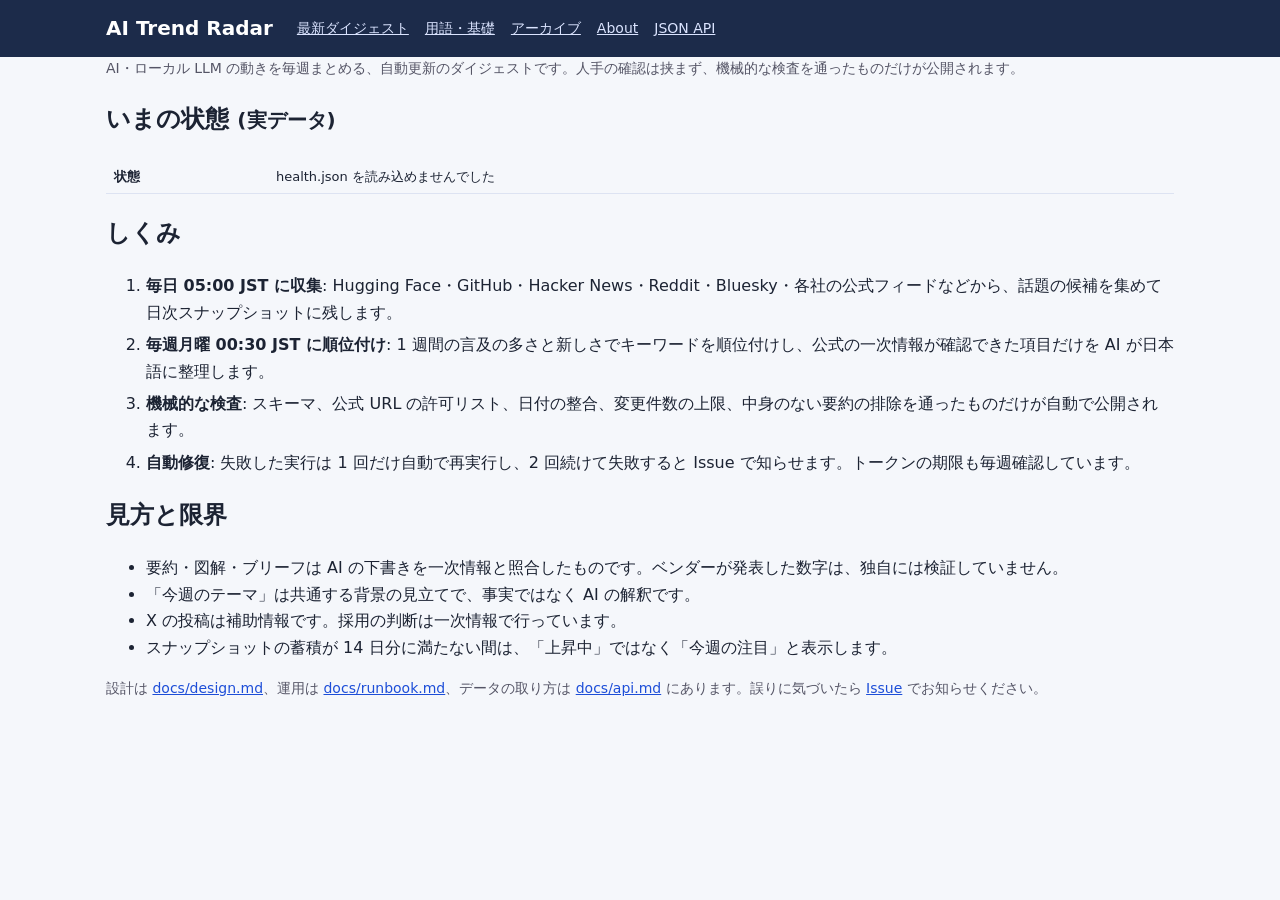
==== site/about.html @ 5759f464 "Add About page with live pipeline state and a compact status bar" ====
<!doctype html>
<html lang="ja">
<head>
<meta charset="utf-8">
<meta name="viewport" content="width=device-width, initial-scale=1">
<title>About - AI Trend Radar</title>
<link rel="stylesheet" href="style.css">
</head>
<body>
<header class="site-header"><div class="wrap">
  <a class="brand" href="index.html">AI Trend Radar</a>
  <nav aria-label="メニュー"><a href="index.html">最新ダイジェスト</a><a href="glossary.html">用語・基礎</a><a href="archive.html">アーカイブ</a><a href="about.html" aria-current="page">About</a><a href="api/v1/index.json">JSON API</a></nav>
</div></header>
<main class="wrap">
  <p class="lead">AI・ローカル LLM の動きを毎週まとめる、自動更新のダイジェストです。人手の確認は挟まず、機械的な検査を通ったものだけが公開されます。</p>
  <h2>いまの状態 <small>(実データ)</small></h2>
  <table class="cand" id="state"><tbody><tr><td>読み込み中…</td></tr></tbody></table>
  <h2>しくみ</h2>
  <ol class="how">
    <li><b>毎日 05:00 JST に収集</b>: Hugging Face・GitHub・Hacker News・Reddit・Bluesky・各社の公式フィードなどから、話題の候補を集めて日次スナップショットに残します。</li>
    <li><b>毎週月曜 00:30 JST に順位付け</b>: 1 週間の言及の多さと新しさでキーワードを順位付けし、公式の一次情報が確認できた項目だけを AI が日本語に整理します。</li>
    <li><b>機械的な検査</b>: スキーマ、公式 URL の許可リスト、日付の整合、変更件数の上限、中身のない要約の排除を通ったものだけが自動で公開されます。</li>
    <li><b>自動修復</b>: 失敗した実行は 1 回だけ自動で再実行し、2 回続けて失敗すると Issue で知らせます。トークンの期限も毎週確認しています。</li>
  </ol>
  <h2>見方と限界</h2>
  <ul>
    <li>要約・図解・ブリーフは AI の下書きを一次情報と照合したものです。ベンダーが発表した数字は、独自には検証していません。</li>
    <li>「今週のテーマ」は共通する背景の見立てで、事実ではなく AI の解釈です。</li>
    <li>X の投稿は補助情報です。採用の判断は一次情報で行っています。</li>
    <li>スナップショットの蓄積が 14 日分に満たない間は、「上昇中」ではなく「今週の注目」と表示します。</li>
  </ul>
  <p class="lead">設計は <a href="https://github.com/aktsmm/ai-trend-radar/blob/master/docs/design.md">docs/design.md</a>、運用は <a href="https://github.com/aktsmm/ai-trend-radar/blob/master/docs/runbook.md">docs/runbook.md</a>、データの取り方は <a href="https://github.com/aktsmm/ai-trend-radar/blob/master/docs/api.md">docs/api.md</a> にあります。誤りに気づいたら <a href="https://github.com/aktsmm/ai-trend-radar/issues">Issue</a> でお知らせください。</p>
</main>
<script>
  const esc = s => String(s).replace(/[&<>"]/g, c => ({"&":"&amp;","<":"&lt;",">":"&gt;",'"':"&quot;"}[c]));
  const j = u => fetch(u, { signal: AbortSignal.timeout(5000) }).then(r => { if (!r.ok) throw new Error(u); return r.json(); });
  const ago = iso => { const h = (Date.now() - Date.parse(iso)) / 3600000; return h < 48 ? `${Math.round(h)} 時間前` : `${Math.round(h / 24)} 日前`; };
  const rows = [];
  const row = (k, v) => rows.push(`<tr><th>${esc(k)}</th><td>${v}</td></tr>`);
  Promise.allSettled([j("api/v1/health.json"), j("api/v1/index.json"), j("api/v1/glossary.json"),
    j("https://api.github.com/repos/aktsmm/ai-trend-radar/actions/runs?per_page=30&status=completed")]).then(([h, ix, g, runs]) => {
    if (h.status === "fulfilled") {
      const d = h.value;
      row("最新の週", `${esc(d.week)}(${esc(d.window.from)} 〜 ${esc(d.window.to)})`);
      row("最終データ更新", `${esc(d.data_at.slice(0, 16).replace("T", " "))} UTC(${ago(d.data_at)})`);
      row("掲載 / 観測候補", `${d.published} 件 / ${d.candidates} 件`);
      row("収集元の取得", `${d.sources.ok} / ${d.sources.total}` + (d.sources.failed.length ? `(取得できなかった: ${esc(d.sources.failed.join(", "))})` : ""));
      row("蓄積", d.baseline && d.baseline.is_baseline ? `${d.baseline.snapshots} 日分(14 日未満のため「今週の注目」表示)` : "14 日分以上");
    } else row("状態", "health.json を読み込めませんでした");
    if (ix.status === "fulfilled") row("アーカイブ", `${ix.value.weeks.length} 週分`);
    if (g.status === "fulfilled") row("用語集", `${g.value.items.length} 語`);
    if (runs.status === "fulfilled") {
      const last = {};
      for (const r of runs.value.workflow_runs) if (!last[r.name]) last[r.name] = r;
      const show = [["radar", "収集・順位付け"], ["pages", "サイト公開"], ["AI Trend Radar — weekly brief drafting", "週次の下書き(digest)"]];
      for (const [n, label] of show) if (last[n]) row(`直近の実行: ${label}`, `${last[n].conclusion === "success" ? "成功" : esc(last[n].conclusion || "")}(${ago(last[n].updated_at)})`);
    }
    document.querySelector("#state tbody").innerHTML = rows.join("");
  });
</script>
</body>
</html>
---- site/style.css ----
:root{--navy:#1c2b4a;--blue:#2f5fd0;--ink:#1c2333;--muted:#556;--line:#dde3f2}
  *{box-sizing:border-box}
  body{font-family:system-ui,"Yu Gothic UI","Noto Sans JP",sans-serif;margin:0;background:#f5f7fb;color:var(--ink);line-height:1.65}
  a{color:#1d4ed8} a:focus-visible,button:focus-visible,input:focus-visible,summary:focus-visible{outline:3px solid #fca311;outline-offset:2px}
  .site-header{background:var(--navy);color:#fff}
  .wrap{max-width:1100px;margin:0 auto;padding:0 16px}
  .site-header .wrap{display:flex;flex-wrap:wrap;gap:6px 24px;align-items:center;padding-top:12px;padding-bottom:12px}
  .brand{font-weight:800;font-size:20px;color:#fff;text-decoration:none}
  nav a{color:#dbe4ff;margin-right:16px;font-size:14px}
  .period{width:100%;font-size:12px;opacity:.85}
  main{padding-top:16px;padding-bottom:32px}
  .lead{font-size:14px;color:var(--muted);margin:0 0 12px}
  .controls{display:flex;flex-wrap:wrap;gap:8px 12px;align-items:center;margin-bottom:12px}
  .controls input[type=search]{padding:6px 12px;border:1px solid #9aa7c0;border-radius:16px;min-width:220px;font:inherit}
  .chips button{border:1px solid #9aa7c0;background:#fff;border-radius:16px;padding:4px 12px;margin:0 4px 4px 0;cursor:pointer;font:inherit;font-size:13px}
  .chips button[aria-pressed=true]{background:var(--blue);color:#fff;border-color:var(--blue)}
  label.tgl{font-size:13px;color:var(--muted)}
  details.guide{background:#fff;border-radius:10px;padding:10px 16px;margin:0 0 12px;box-shadow:0 1px 3px #0002;font-size:13px}
  details.guide summary{cursor:pointer;font-weight:700;font-size:14px}
  details.guide dl{margin:8px 0 0;display:grid;grid-template-columns:auto 1fr;gap:4px 14px}
  details.guide dt{font-weight:700;white-space:nowrap} details.guide dd{margin:0;color:#334}
  .card{background:#fff;border-radius:10px;padding:16px 20px;margin:14px 0;box-shadow:0 1px 3px #0002}
  .kicker{font-size:14px;line-height:1.8;padding-right:90px} .kicker strong{font-size:15px}
  .card h2{margin:2px 0 0;font-size:24px;line-height:1.35;font-weight:800;color:#14213d}
  .rank{display:inline-block;min-width:28px;color:var(--blue)}
  .tag{display:inline-block;font-size:11px;padding:1px 8px;border-radius:10px;background:#e3eaff;color:#2a45a0;margin-left:6px;vertical-align:middle;font-weight:400}
  .score{float:right;font-weight:600} .score small{font-weight:400;color:#667}
  .badge{font-size:11px;padding:1px 8px;border-radius:10px;margin-left:6px;font-weight:600;vertical-align:middle;white-space:nowrap}
  .badge.ok{background:#d9f2e3;color:#157347} .badge.part{background:#fff0d1;color:#8a5a00} .badge.no{background:#fde2e4;color:#b02a37} .badge.link{background:#e8f0ff;color:#1d4ed8}
  .sub{font-size:12px;color:#667;margin:2px 0 8px}
  .summary p{margin:2px 0;font-size:15px}
  .why{font-size:13px;color:#445;background:#f0f4ff;border-radius:6px;padding:6px 10px;margin:8px 0}
  .cols{display:grid;grid-template-columns:repeat(auto-fit,minmax(240px,1fr));gap:10px;margin:10px 0}
  .box{border:1px solid var(--line);border-radius:8px;padding:8px 12px;font-size:13px}
  .box h3{margin:0 0 4px;font-size:13px;color:#2a45a0} .box ul{margin:0;padding-left:18px}
  .box.warn{background:#fffaf0;border-color:#f0dcae} .box.warn h3{color:#8a5a00}
  .row{display:flex;gap:16px;flex-wrap:wrap;align-items:flex-start}
  .info{flex:none;width:min(100%,420px);border:1px solid #cfd8ee;border-radius:8px;padding:0;background:none;cursor:zoom-in;display:block}
  .info img{display:block;width:100%;height:auto;border-radius:8px}
  .side{flex:1;min-width:260px;font-size:13px}
  .side h3{margin:8px 0 2px;font-size:13px} .side h3 small{font-weight:400;color:#667}
  .side ul{margin:0;padding-left:18px} .side li{word-break:break-all}
  .dl{display:flex;flex-wrap:wrap;gap:8px;margin:6px 0}
  .dl a{display:inline-block;padding:4px 12px;border:1px solid var(--blue);border-radius:16px;text-decoration:none;font-size:13px;font-weight:600;background:#fff}
  .dl a:hover{background:#eef3ff}
  .auto{font-size:13px;color:var(--muted);border-left:3px solid #c9d2e8;padding-left:10px;margin:8px 0}
  table.cand{width:100%;border-collapse:collapse;font-size:13px} table.cand th,table.cand td{border-bottom:1px solid var(--line);padding:6px 8px;text-align:left;vertical-align:top}
  section.cands{background:#fff;border-radius:10px;padding:12px 16px;margin:14px 0;box-shadow:0 1px 3px #0002}
  section.cands h2{margin:0 0 4px;font-size:16px}
  .empty{padding:24px;text-align:center;color:var(--muted)}
  .stale{background:#fff0d1;border:1px solid #f0dcae;border-radius:8px;padding:8px 12px;color:#8a5a00;font-size:13px}
.themes{background:#fff;border-radius:10px;padding:12px 16px;margin:0 0 14px;box-shadow:0 1px 3px #0002}
.themes h2{margin:0 0 4px;font-size:18px} .themes h2 small{font-weight:400;color:#667;font-size:12px}
.theme{border-top:1px solid var(--line);padding:10px 0;font-size:14px} .theme h3{margin:0 0 4px;font-size:16px;color:#14213d}
.theme .conf{font-size:11px;padding:1px 8px;border-radius:10px;background:#eef1f8;color:#445;margin-left:6px;font-weight:400}
.theme ul{margin:4px 0;padding-left:18px} .theme .bg{background:#f0f4ff;border-radius:6px;padding:6px 10px;margin:6px 0}
.info.wide{width:100%;max-width:760px;margin:6px 0 10px}
.theme details.ev summary{cursor:pointer;font-size:12px;color:#1d4ed8} .theme .chips .src{font-size:12px;color:#556;margin-left:6px}
.theme .chips a{display:inline-block;margin:2px 6px 2px 0;font-size:12px}
.demo-nav{background:#eef1f8;font-size:12px;padding:4px 0} .demo-nav a{margin-right:12px}
footer.site-footer{font-size:12px;color:var(--muted);padding-bottom:32px} footer h2{font-size:14px;margin:16px 0 4px;color:var(--ink)}
  dialog{border:0;border-radius:10px;padding:0;max-width:96vw;background:#000}
  dialog::backdrop{background:#000b}
  dialog img{display:block;max-width:96vw;max-height:88vh}
  dialog button{position:absolute;top:6px;right:6px;border:0;border-radius:14px;padding:4px 14px;font:inherit;cursor:pointer;background:#fff}
  @media (max-width:640px){.score{float:none;display:block}.card{padding:12px}details.guide dl{grid-template-columns:1fr}.controls input[type=search]{width:100%}}

.card .sel{display:block;font-size:12px;color:#445;margin:0 0 4px} .card .sel input{margin-right:4px}
.controls select{padding:5px 10px;border:1px solid #9aa7c0;border-radius:16px;background:#fff;font:inherit;font-size:13px}
.dlgroup button.primary{background:#fca311;border-color:#fca311;font-weight:700} .dlbar button:disabled{opacity:.45;cursor:not-allowed}

.dlgroup{display:inline-flex;flex-wrap:wrap;gap:6px;align-items:center;font-size:13px;margin-left:auto}
.dlgroup button{border:1px solid #9aa7c0;background:#fff;border-radius:16px;padding:4px 12px;cursor:pointer;font:inherit;font-size:13px}
.dlgroup button.primary{background:#fca311;border-color:#fca311;font-weight:700} .dlgroup button:disabled{opacity:.45;cursor:not-allowed}

.card h2 a.tl{color:inherit;text-decoration:none}.card h2 a.tl:hover{text-decoration:underline}
.statusbar{font-size:13px;color:var(--muted);background:#fff;border:1px solid var(--line);border-radius:8px;padding:6px 12px;margin:0 0 12px}.statusbar b{color:var(--ink)}.statusbar .ng{color:#b3261e}ol.how li{margin:6px 0}
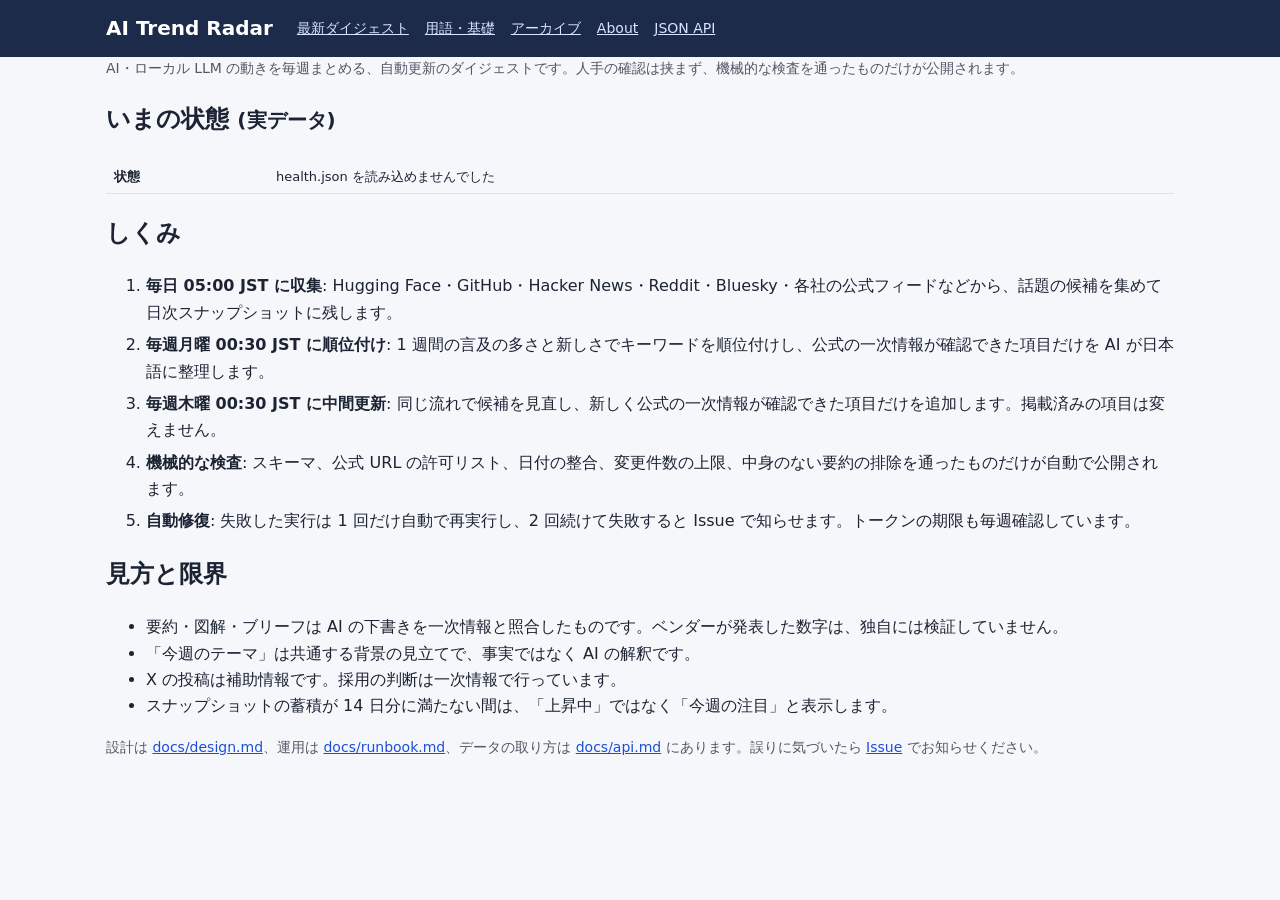
==== commit d1adabbc: "Add a Thursday mid-week refresh (new candidates only, published items stay pinned)" ====
--- a/site/about.html
+++ b/site/about.html
@@ -19,6 +19,7 @@
   <ol class="how">
     <li><b>毎日 05:00 JST に収集</b>: Hugging Face・GitHub・Hacker News・Reddit・Bluesky・各社の公式フィードなどから、話題の候補を集めて日次スナップショットに残します。</li>
     <li><b>毎週月曜 00:30 JST に順位付け</b>: 1 週間の言及の多さと新しさでキーワードを順位付けし、公式の一次情報が確認できた項目だけを AI が日本語に整理します。</li>
+    <li><b>毎週木曜 00:30 JST に中間更新</b>: 同じ流れで候補を見直し、新しく公式の一次情報が確認できた項目だけを追加します。掲載済みの項目は変えません。</li>
     <li><b>機械的な検査</b>: スキーマ、公式 URL の許可リスト、日付の整合、変更件数の上限、中身のない要約の排除を通ったものだけが自動で公開されます。</li>
     <li><b>自動修復</b>: 失敗した実行は 1 回だけ自動で再実行し、2 回続けて失敗すると Issue で知らせます。トークンの期限も毎週確認しています。</li>
   </ol>
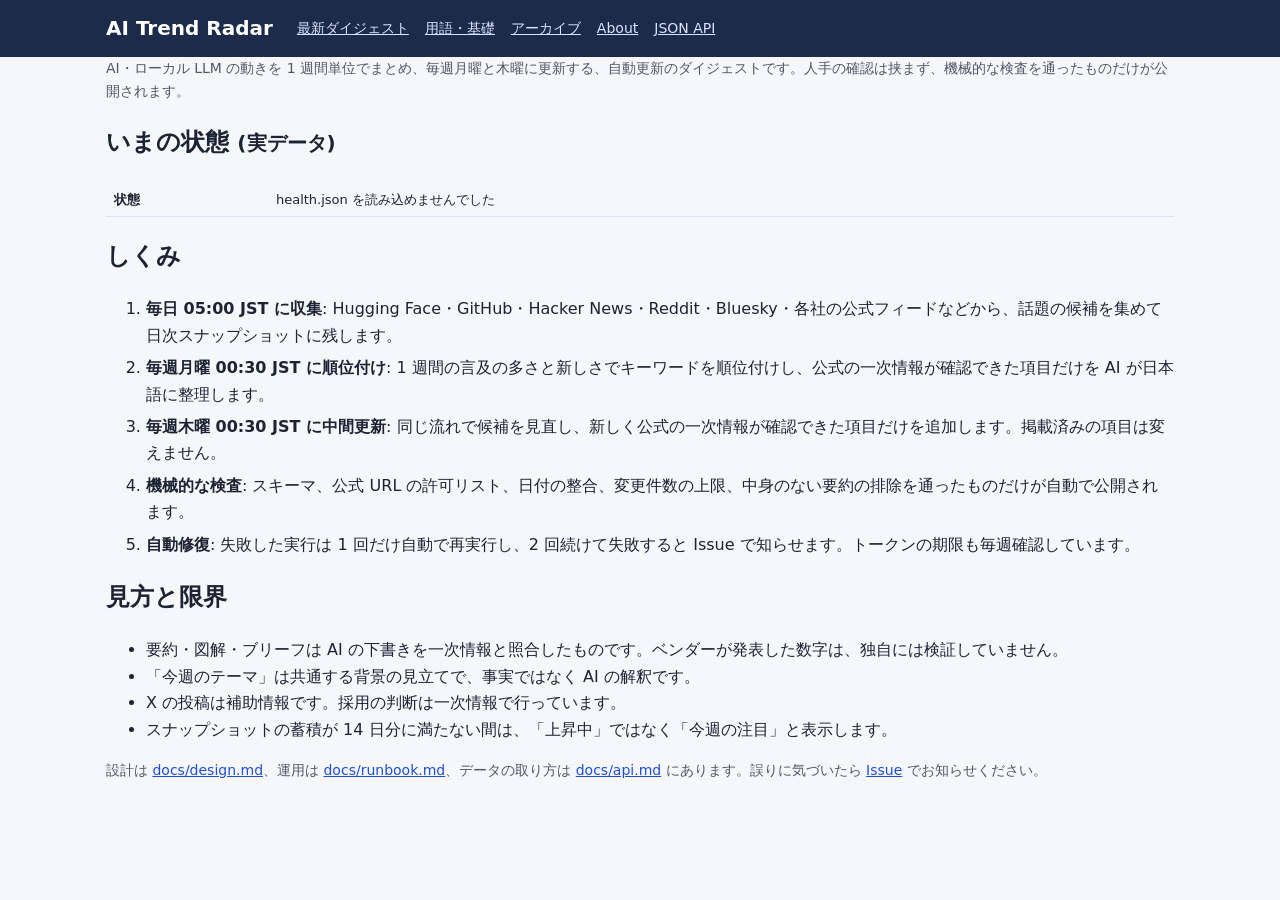
==== commit 794c865f: "Wording: the digest updates twice a week" ====
--- a/site/about.html
+++ b/site/about.html
@@ -12,7 +12,7 @@
   <nav aria-label="メニュー"><a href="index.html">最新ダイジェスト</a><a href="glossary.html">用語・基礎</a><a href="archive.html">アーカイブ</a><a href="about.html" aria-current="page">About</a><a href="api/v1/index.json">JSON API</a></nav>
 </div></header>
 <main class="wrap">
-  <p class="lead">AI・ローカル LLM の動きを毎週まとめる、自動更新のダイジェストです。人手の確認は挟まず、機械的な検査を通ったものだけが公開されます。</p>
+  <p class="lead">AI・ローカル LLM の動きを 1 週間単位でまとめ、毎週月曜と木曜に更新する、自動更新のダイジェストです。人手の確認は挟まず、機械的な検査を通ったものだけが公開されます。</p>
   <h2>いまの状態 <small>(実データ)</small></h2>
   <table class="cand" id="state"><tbody><tr><td>読み込み中…</td></tr></tbody></table>
   <h2>しくみ</h2>
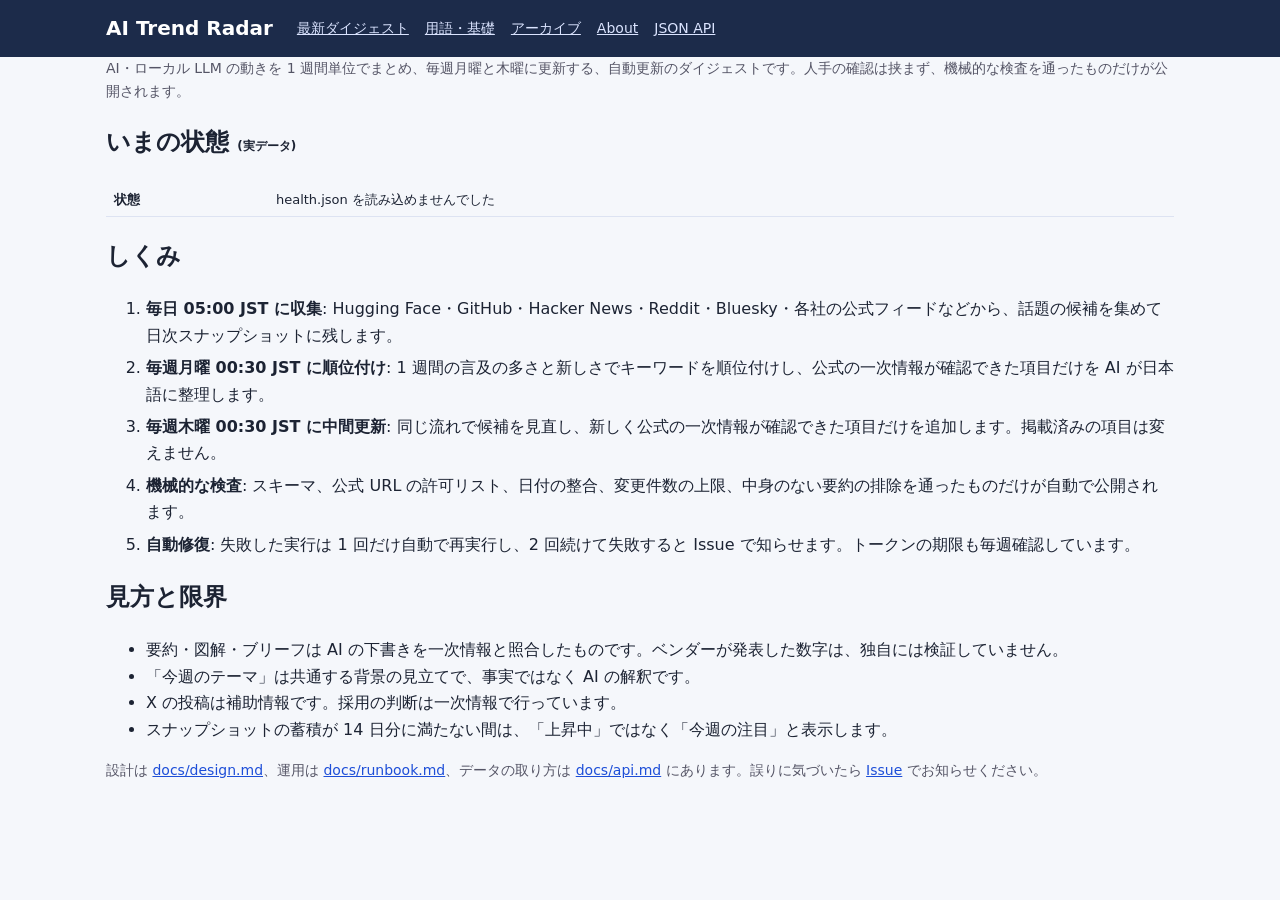
==== commit 7e288bac: "a11y: one h1 per page, skip link, min 12px text, guards" ====
--- a/site/about.html
+++ b/site/about.html
@@ -5,13 +5,16 @@
 <meta name="viewport" content="width=device-width, initial-scale=1">
 <title>About - AI Trend Radar</title>
 <link rel="stylesheet" href="style.css">
+<link rel="icon" href="data:image/svg+xml,%3Csvg xmlns=%27http://www.w3.org/2000/svg%27 viewBox=%270 0 32 32%27%3E%3Crect width=%2732%27 height=%2732%27 rx=%276%27 fill=%27%231c2b4a%27/%3E%3Ccircle cx=%2716%27 cy=%2716%27 r=%276%27 fill=%27none%27 stroke=%27%23fff%27 stroke-width=%272%27/%3E%3Ccircle cx=%2716%27 cy=%2716%27 r=%272%27 fill=%27%232f5fd0%27/%3E%3C/svg%3E">
 </head>
 <body>
+<a class="skip" href="#main">本文へ移動</a>
 <header class="site-header"><div class="wrap">
   <a class="brand" href="index.html">AI Trend Radar</a>
   <nav aria-label="メニュー"><a href="index.html">最新ダイジェスト</a><a href="glossary.html">用語・基礎</a><a href="archive.html">アーカイブ</a><a href="about.html" aria-current="page">About</a><a href="api/v1/index.json">JSON API</a></nav>
 </div></header>
-<main class="wrap">
+<main class="wrap" id="main">
+  <h1 class="sr-only">AI Trend Radar について</h1>
   <p class="lead">AI・ローカル LLM の動きを 1 週間単位でまとめ、毎週月曜と木曜に更新する、自動更新のダイジェストです。人手の確認は挟まず、機械的な検査を通ったものだけが公開されます。</p>
   <h2>いまの状態 <small>(実データ)</small></h2>
   <table class="cand" id="state"><tbody><tr><td>読み込み中…</td></tr></tbody></table>
@@ -53,7 +56,7 @@
     if (runs.status === "fulfilled") {
       const last = {};
       for (const r of runs.value.workflow_runs) if (!last[r.name]) last[r.name] = r;
-      const show = [["radar", "収集・順位付け"], ["pages", "サイト公開"], ["AI Trend Radar — weekly brief drafting", "週次の下書き(digest)"]];
+      const show = [["radar", "収集・順位付け"], ["pages", "サイト公開"], ["AI Trend Radar — weekly brief drafting", "週次の下書き(digest)"], ["daily-tests", "毎日のフルテスト"]];
       for (const [n, label] of show) if (last[n]) row(`直近の実行: ${label}`, `${last[n].conclusion === "success" ? "成功" : esc(last[n].conclusion || "")}(${ago(last[n].updated_at)})`);
     }
     document.querySelector("#state tbody").innerHTML = rows.join("");
--- a/site/style.css
+++ b/site/style.css
@@ -23,9 +23,9 @@
   .kicker{font-size:14px;line-height:1.8;padding-right:90px} .kicker strong{font-size:15px}
   .card h2{margin:2px 0 0;font-size:24px;line-height:1.35;font-weight:800;color:#14213d}
   .rank{display:inline-block;min-width:28px;color:var(--blue)}
-  .tag{display:inline-block;font-size:11px;padding:1px 8px;border-radius:10px;background:#e3eaff;color:#2a45a0;margin-left:6px;vertical-align:middle;font-weight:400}
+  .tag{display:inline-block;font-size:12px;padding:1px 8px;border-radius:10px;background:#e3eaff;color:#2a45a0;margin-left:6px;vertical-align:middle;font-weight:400}
   .score{float:right;font-weight:600} .score small{font-weight:400;color:#667}
-  .badge{font-size:11px;padding:1px 8px;border-radius:10px;margin-left:6px;font-weight:600;vertical-align:middle;white-space:nowrap}
+  .badge{font-size:12px;padding:1px 8px;border-radius:10px;margin-left:6px;font-weight:600;vertical-align:middle;white-space:nowrap}
   .badge.ok{background:#d9f2e3;color:#157347} .badge.part{background:#fff0d1;color:#8a5a00} .badge.no{background:#fde2e4;color:#b02a37} .badge.link{background:#e8f0ff;color:#1d4ed8}
   .sub{font-size:12px;color:#667;margin:2px 0 8px}
   .summary p{margin:2px 0;font-size:15px}
@@ -52,7 +52,7 @@
 .themes{background:#fff;border-radius:10px;padding:12px 16px;margin:0 0 14px;box-shadow:0 1px 3px #0002}
 .themes h2{margin:0 0 4px;font-size:18px} .themes h2 small{font-weight:400;color:#667;font-size:12px}
 .theme{border-top:1px solid var(--line);padding:10px 0;font-size:14px} .theme h3{margin:0 0 4px;font-size:16px;color:#14213d}
-.theme .conf{font-size:11px;padding:1px 8px;border-radius:10px;background:#eef1f8;color:#445;margin-left:6px;font-weight:400}
+.theme .conf{font-size:12px;padding:1px 8px;border-radius:10px;background:#eef1f8;color:#445;margin-left:6px;font-weight:400}
 .theme ul{margin:4px 0;padding-left:18px} .theme .bg{background:#f0f4ff;border-radius:6px;padding:6px 10px;margin:6px 0}
 .info.wide{width:100%;max-width:760px;margin:6px 0 10px}
 .theme details.ev summary{cursor:pointer;font-size:12px;color:#1d4ed8} .theme .chips .src{font-size:12px;color:#556;margin-left:6px}
@@ -75,3 +75,6 @@
 
 .card h2 a.tl{color:inherit;text-decoration:none}.card h2 a.tl:hover{text-decoration:underline}
 .statusbar{font-size:13px;color:var(--muted);background:#fff;border:1px solid var(--line);border-radius:8px;padding:6px 12px;margin:0 0 12px}.statusbar b{color:var(--ink)}.statusbar .ng{color:#b3261e}ol.how li{margin:6px 0}
+.weeknav{display:flex;flex-wrap:wrap;gap:6px 14px;align-items:center;font-size:13px;margin:0 0 12px}.weeknav .off{color:#9aa}.weeknav .here{font-weight:700}.weeknav .all{margin-left:auto;color:var(--muted)}.weeknav .all b{color:var(--ink)}
+.sr-only{position:absolute;width:1px;height:1px;padding:0;margin:-1px;overflow:hidden;clip:rect(0,0,0,0);white-space:nowrap;border:0}.skip{position:absolute;left:8px;top:-48px;z-index:10;background:#fff;color:#1d4ed8;padding:8px 14px;border-radius:6px;border:2px solid #1d4ed8}.skip:focus{top:8px}
+small{font-size:12px}
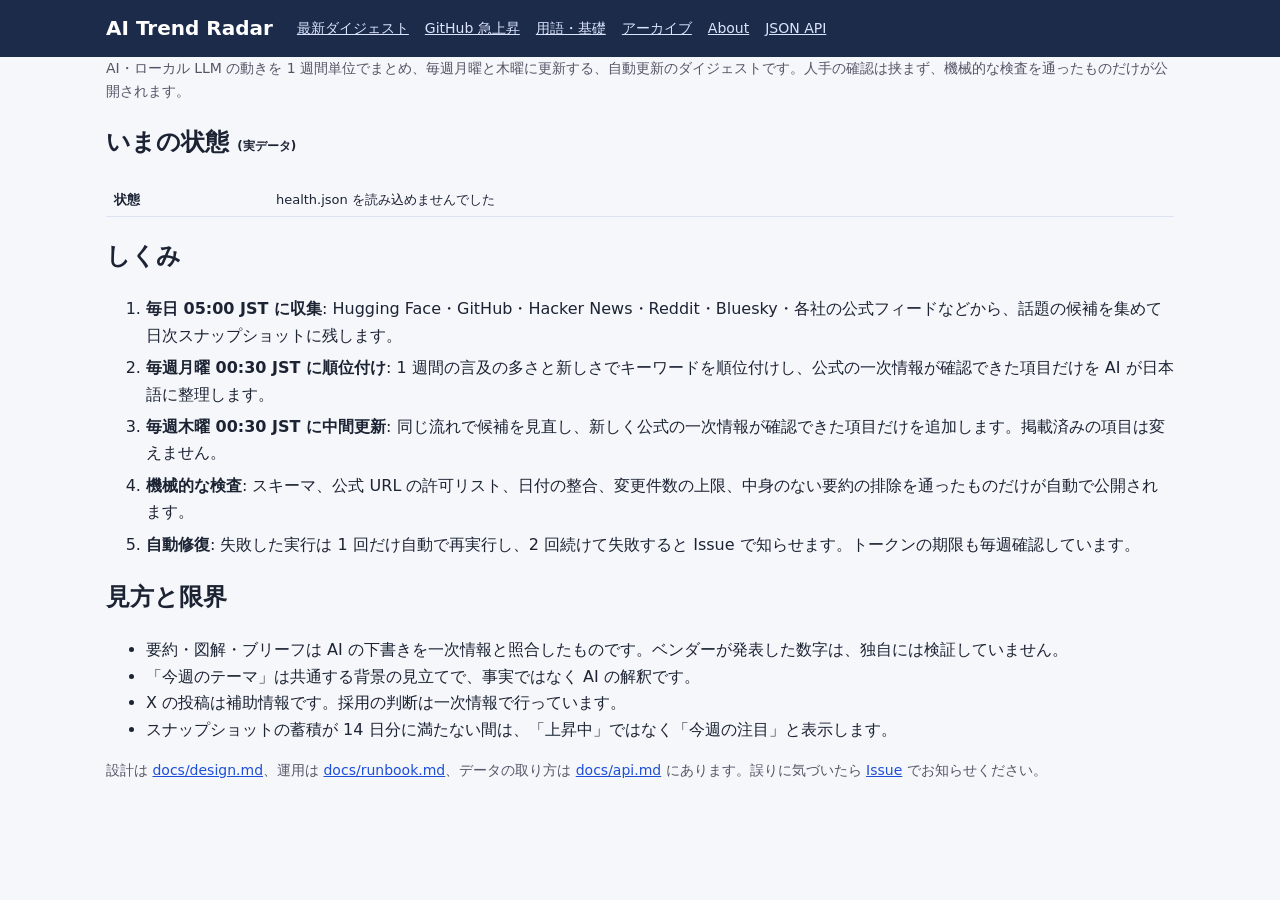
==== commit 79f0a946: "feat: weekly GitHub trending AI repos page (github.html, api/v1/github.json) \nAI-filtered GitHub Tr" ====
--- a/site/about.html
+++ b/site/about.html
@@ -11,7 +11,7 @@
 <a class="skip" href="#main">本文へ移動</a>
 <header class="site-header"><div class="wrap">
   <a class="brand" href="index.html">AI Trend Radar</a>
-  <nav aria-label="メニュー"><a href="index.html">最新ダイジェスト</a><a href="glossary.html">用語・基礎</a><a href="archive.html">アーカイブ</a><a href="about.html" aria-current="page">About</a><a href="api/v1/index.json">JSON API</a></nav>
+  <nav aria-label="メニュー"><a href="index.html">最新ダイジェスト</a><a href="github.html">GitHub 急上昇</a><a href="glossary.html">用語・基礎</a><a href="archive.html">アーカイブ</a><a href="about.html" aria-current="page">About</a><a href="api/v1/index.json">JSON API</a></nav>
 </div></header>
 <main class="wrap" id="main">
   <h1 class="sr-only">AI Trend Radar について</h1>
--- a/site/style.css
+++ b/site/style.css
@@ -78,3 +78,10 @@
 .weeknav{display:flex;flex-wrap:wrap;gap:6px 14px;align-items:center;font-size:13px;margin:0 0 12px}.weeknav .off{color:#9aa}.weeknav .here{font-weight:700}.weeknav .all{margin-left:auto;color:var(--muted)}.weeknav .all b{color:var(--ink)}
 .sr-only{position:absolute;width:1px;height:1px;padding:0;margin:-1px;overflow:hidden;clip:rect(0,0,0,0);white-space:nowrap;border:0}.skip{position:absolute;left:8px;top:-48px;z-index:10;background:#fff;color:#1d4ed8;padding:8px 14px;border-radius:6px;border:2px solid #1d4ed8}.skip:focus{top:8px}
 small{font-size:12px}
+@media (pointer:coarse){nav a,.demo-nav a,button,select,summary,.chips button,.weeknav a,.dl a{min-height:44px;display:inline-flex;align-items:center}summary{display:list-item}input[type=checkbox]{width:26px;height:26px}table.cand a,.chips a,.src a{display:inline-block;padding:10px 8px}input[type=search],input[type=text],select{min-height:44px}}
+
+.gh-list{list-style:none;margin:0;padding:0}
+.gh-item{display:flex;gap:12px;align-items:flex-start;background:#fff;border:1px solid var(--line);border-radius:10px;padding:10px 14px;margin:0 0 10px}
+.gh-rank{flex:none;min-width:2.2em;text-align:center;font-weight:800;color:var(--blue);font-size:20px}
+.gh-stars{font-size:13px;color:var(--muted)}
+.gh-item p{margin:4px 0 0}
